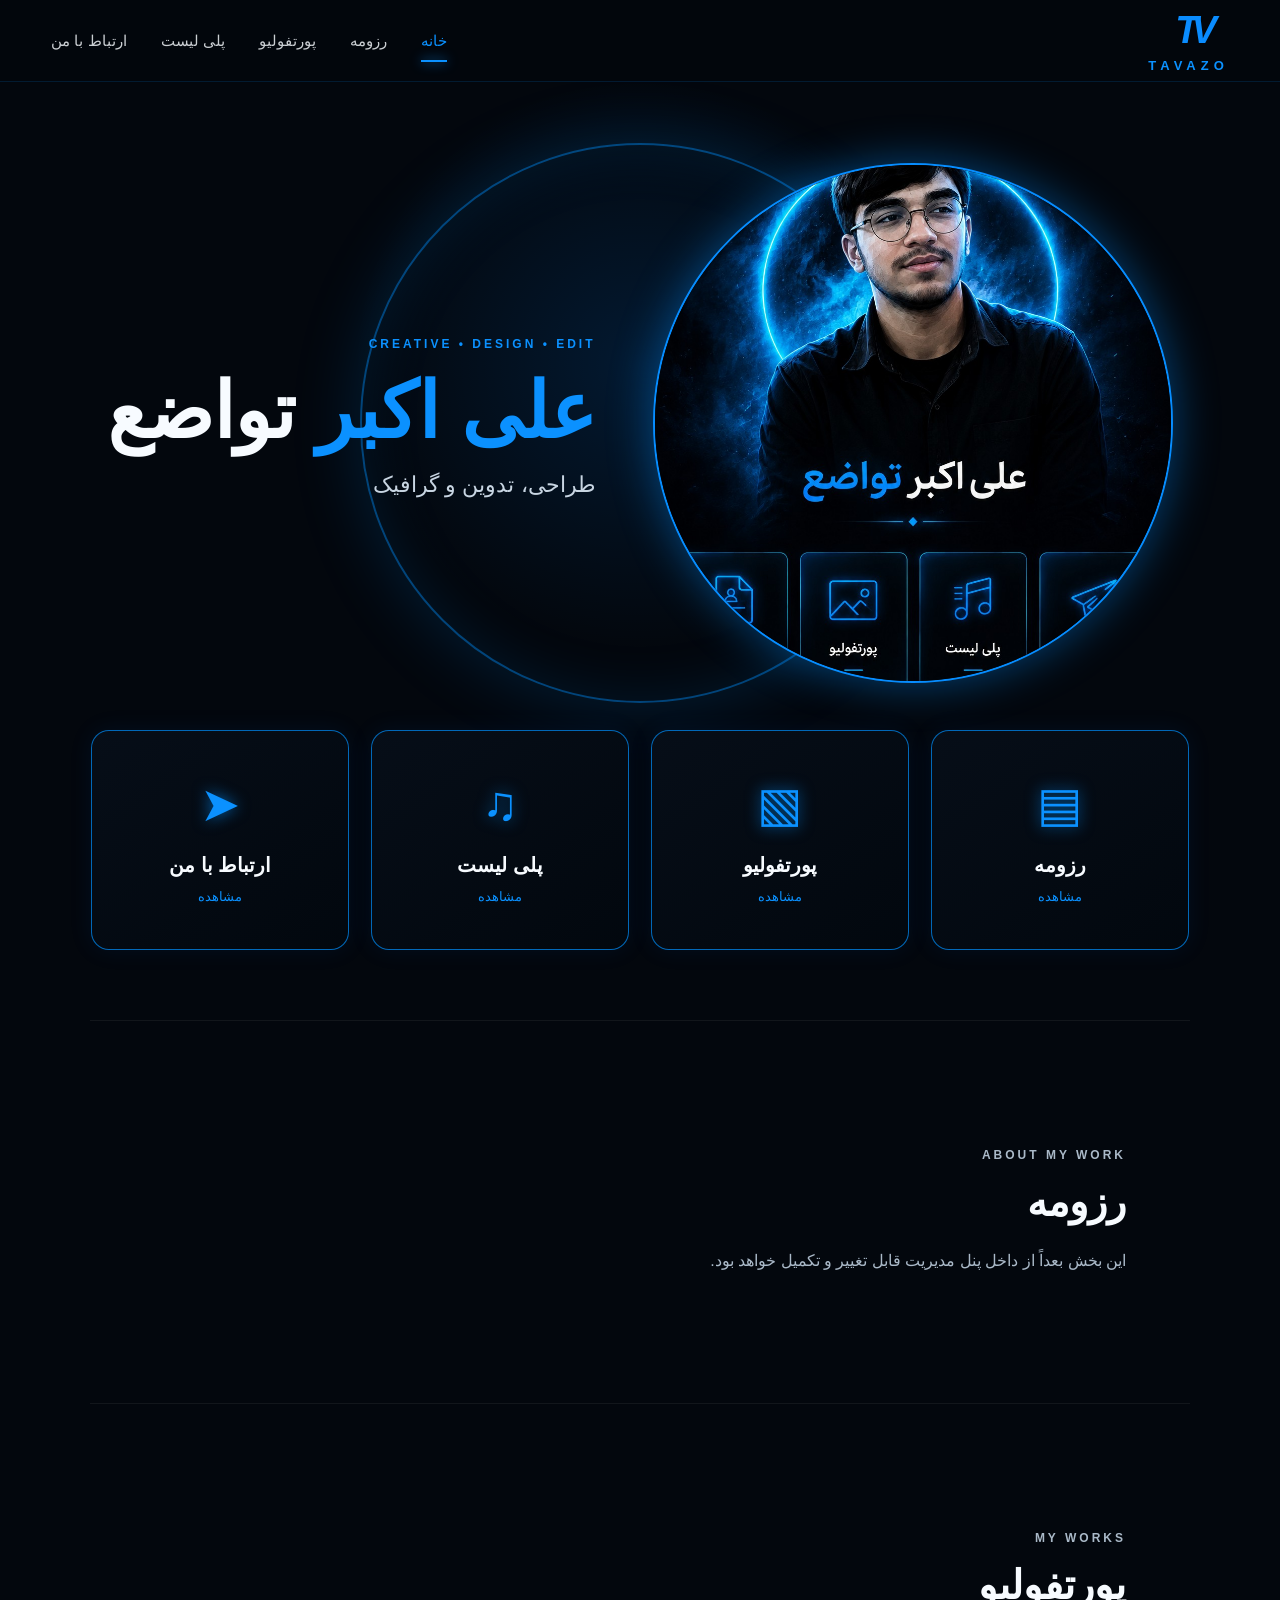
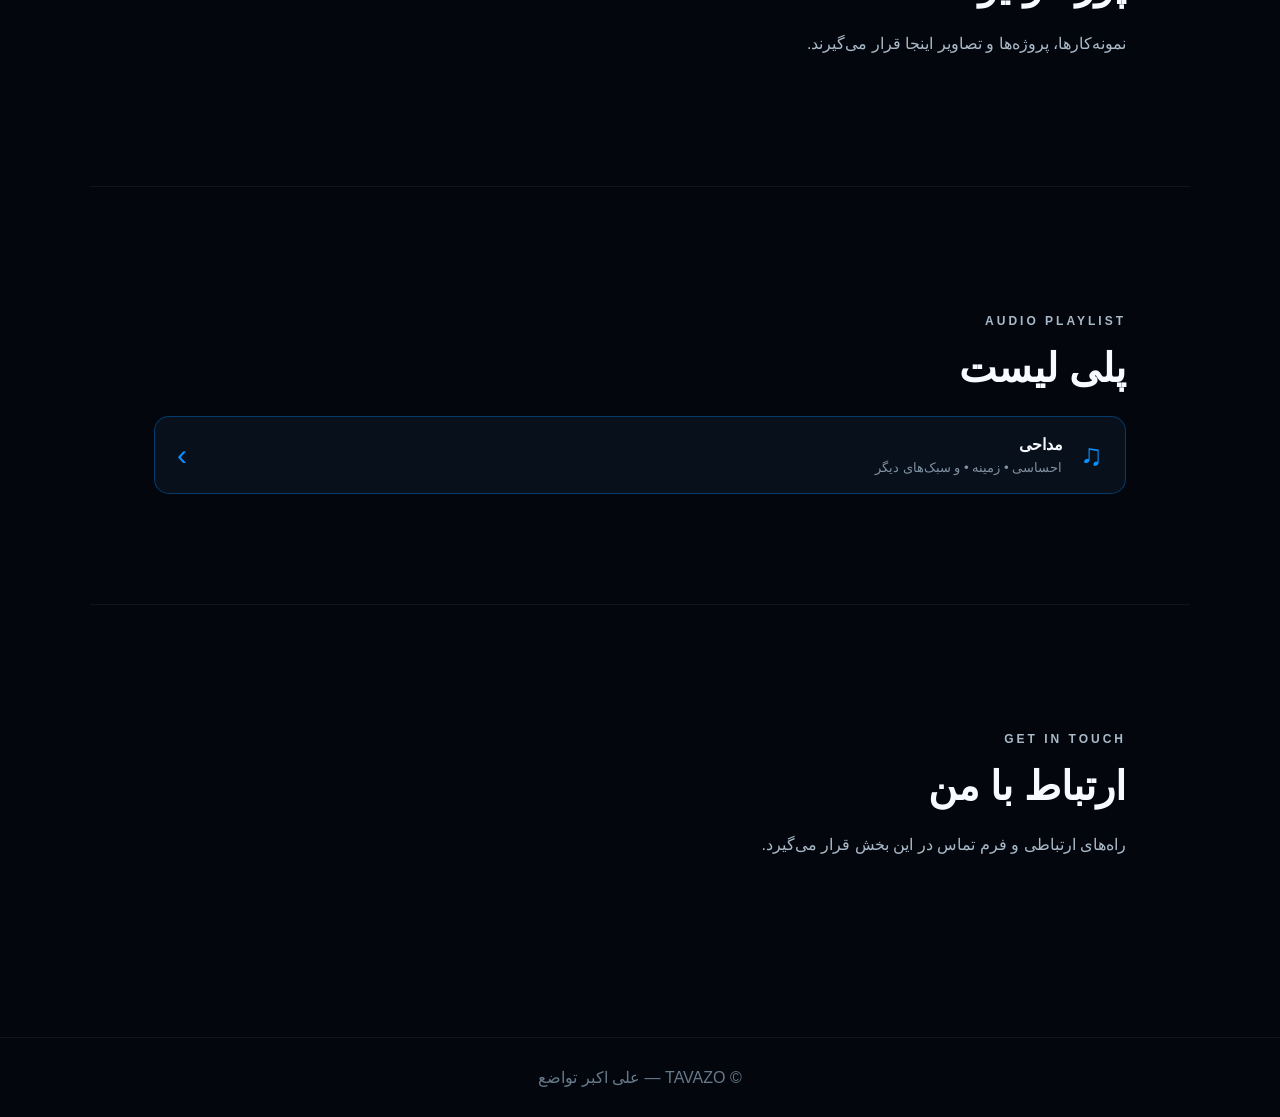
==== index.html @ 516b463b "Add files via upload" ====
<!doctype html>
<html lang="fa" dir="rtl">
<head>
  <meta charset="utf-8">
  <meta name="viewport" content="width=device-width, initial-scale=1">
  <title>علی اکبر تواضع | TAVAZO</title>
  <link rel="stylesheet" href="style.css">
</head>
<body>
  <header class="topbar">
    <a class="brand" href="#home" aria-label="TAVAZO">
      <span class="tv">TV</span>
      <span class="brand-name">TAVAZO</span>
    </a>
    <nav class="nav">
      <a class="active" href="#home">خانه</a>
      <a href="#resume">رزومه</a>
      <a href="#portfolio">پورتفولیو</a>
      <a href="#playlist">پلی لیست</a>
      <a href="#contact">ارتباط با من</a>
    </nav>
    <button class="menu" id="menuBtn" aria-label="منو">☰</button>
  </header>

  <main id="home">
    <section class="hero">
      <div class="hero-glow"></div>
      <div class="portrait-wrap">
        <img class="portrait" src="[data-uri]" alt="علی اکبر تواضع">
      </div>
      <div class="hero-text">
        <p class="eyebrow">CREATIVE • DESIGN • EDIT</p>
        <h1><span>علی اکبر</span> تواضع</h1>
        <p class="subtitle">طراحی، تدوین و گرافیک</p>
      </div>
    </section>

    <section class="cards" aria-label="بخش‌های سایت">
      <a class="card" href="#resume"><div class="icon">▤</div><h2>رزومه</h2><span>مشاهده</span></a>
      <a class="card" href="#portfolio"><div class="icon">▧</div><h2>پورتفولیو</h2><span>مشاهده</span></a>
      <a class="card" href="#playlist"><div class="icon">♫</div><h2>پلی لیست</h2><span>مشاهده</span></a>
      <a class="card" href="#contact"><div class="icon">➤</div><h2>ارتباط با من</h2><span>مشاهده</span></a>
    </section>

    <section id="resume" class="section">
      <div><p class="label">ABOUT MY WORK</p><h2>رزومه</h2><p>این بخش بعداً از داخل پنل مدیریت قابل تغییر و تکمیل خواهد بود.</p></div>
    </section>

    <section id="portfolio" class="section">
      <div><p class="label">MY WORKS</p><h2>پورتفولیو</h2><p>نمونه‌کارها، پروژه‌ها و تصاویر اینجا قرار می‌گیرند.</p></div>
    </section>

    <section id="playlist" class="section">
      <div>
        <p class="label">AUDIO PLAYLIST</p><h2>پلی لیست</h2>
        <div class="playlist-grid">
          <div class="playlist-item"><span>♫</span><div><b>مداحی</b><small>احساسی • زمینه • و سبک‌های دیگر</small></div><span>›</span></div>
        </div>
      </div>
    </section>

    <section id="contact" class="section contact">
      <div><p class="label">GET IN TOUCH</p><h2>ارتباط با من</h2><p>راه‌های ارتباطی و فرم تماس در این بخش قرار می‌گیرد.</p></div>
    </section>
  </main>

  <footer>© TAVAZO — علی اکبر تواضع</footer>
  <script src="script.js"></script>
</body>
</html>
---- style.css ----
*{box-sizing:border-box}html{scroll-behavior:smooth}body{margin:0;background:#03070d;color:#f7fbff;font-family:Tahoma,Arial,sans-serif}a{text-decoration:none;color:inherit}.topbar{height:82px;display:flex;align-items:center;justify-content:space-between;padding:0 4%;position:fixed;top:0;left:0;right:0;z-index:10;background:rgba(3,7,13,.78);backdrop-filter:blur(14px);border-bottom:1px solid rgba(0,145,255,.15)}.brand{display:flex;flex-direction:column;align-items:center;line-height:1}.tv{font:900 38px Arial;color:#0a8cff;font-style:italic;letter-spacing:-7px;margin-left:8px}.brand-name{font:700 13px Arial;letter-spacing:5px;color:#0b91ff;margin-top:6px}.nav{display:flex;gap:34px;align-items:center;font-size:15px}.nav a{opacity:.82;position:relative;padding:30px 0}.nav a:hover,.nav .active{color:#0b91ff;opacity:1}.nav .active:after{content:"";position:absolute;bottom:18px;right:0;left:0;height:2px;background:#0b91ff;box-shadow:0 0 12px #0b91ff}.menu{display:none;background:none;border:0;color:#0b91ff;font-size:28px}.hero{min-height:760px;padding:125px 5% 40px;display:flex;align-items:center;justify-content:center;gap:5%;position:relative;overflow:hidden;background:radial-gradient(circle at 50% 48%,rgba(0,130,255,.15),transparent 38%)}.hero-glow{position:absolute;width:560px;height:560px;border:2px solid rgba(0,145,255,.45);border-radius:50%;filter:blur(.2px);box-shadow:0 0 70px rgba(0,145,255,.18),inset 0 0 60px rgba(0,145,255,.12)}.portrait-wrap{width:min(45vw,520px);height:min(45vw,520px);min-width:320px;min-height:320px;border-radius:50%;overflow:hidden;position:relative;border:2px solid #078dff;box-shadow:0 0 45px rgba(0,141,255,.45);background:#050a11}.portrait{width:100%;height:100%;object-fit:cover;object-position:center}.hero-text{z-index:2;max-width:540px}.eyebrow,.label{color:#0b91ff;letter-spacing:3px;font:700 12px Arial}.hero h1{font-size:clamp(42px,6vw,78px);margin:18px 0 8px;line-height:1.1}.hero h1 span{color:#0b91ff}.subtitle{font-size:22px;color:#c8d5e2;margin-top:18px}.cards{max-width:1200px;margin:-30px auto 0;padding:0 4% 70px;display:grid;grid-template-columns:repeat(4,1fr);gap:22px;position:relative;z-index:3}.card{min-height:220px;padding:30px 24px;border:1px solid rgba(0,145,255,.7);border-radius:18px;background:linear-gradient(145deg,rgba(7,15,25,.92),rgba(2,8,14,.92));box-shadow:0 0 25px rgba(0,100,220,.09);transition:.25s;display:flex;flex-direction:column;align-items:center;justify-content:center;text-align:center}.card:hover{transform:translateY(-7px);box-shadow:0 0 35px rgba(0,145,255,.25)}.icon{font-size:48px;color:#0b91ff;text-shadow:0 0 15px rgba(0,145,255,.65);height:65px}.card h2{margin:12px 0;font-size:20px}.card span{color:#0b91ff;font-size:13px}.section{max-width:1100px;margin:0 auto;padding:110px 5%;min-height:360px;border-top:1px solid rgba(255,255,255,.06)}.section h2{font-size:40px;margin:10px 0 20px}.section p{color:#aab9c8;line-height:2}.playlist-grid{margin-top:25px}.playlist-item{display:flex;align-items:center;gap:18px;border:1px solid rgba(0,145,255,.35);border-radius:15px;padding:18px 22px;background:#07101b}.playlist-item>span:first-child{font-size:30px;color:#0b91ff}.playlist-item small{display:block;color:#7f91a2;margin-top:6px}.playlist-item>span:last-child{margin-right:auto;color:#0b91ff;font-size:30px}.contact{padding-bottom:160px}footer{text-align:center;padding:30px;color:#68798a;border-top:1px solid rgba(255,255,255,.06)}@media(max-width:850px){.nav{display:none}.menu{display:block}.hero{flex-direction:column;padding-top:125px;min-height:700px;text-align:center}.portrait-wrap{width:72vw;height:72vw;min-width:280px;min-height:280px}.hero-glow{width:78vw;height:78vw}.cards{grid-template-columns:repeat(2,1fr)}.hero h1{font-size:46px}.subtitle{font-size:18px}}@media(max-width:520px){.cards{grid-template-columns:1fr}.topbar{padding:0 20px}.section h2{font-size:32px}}
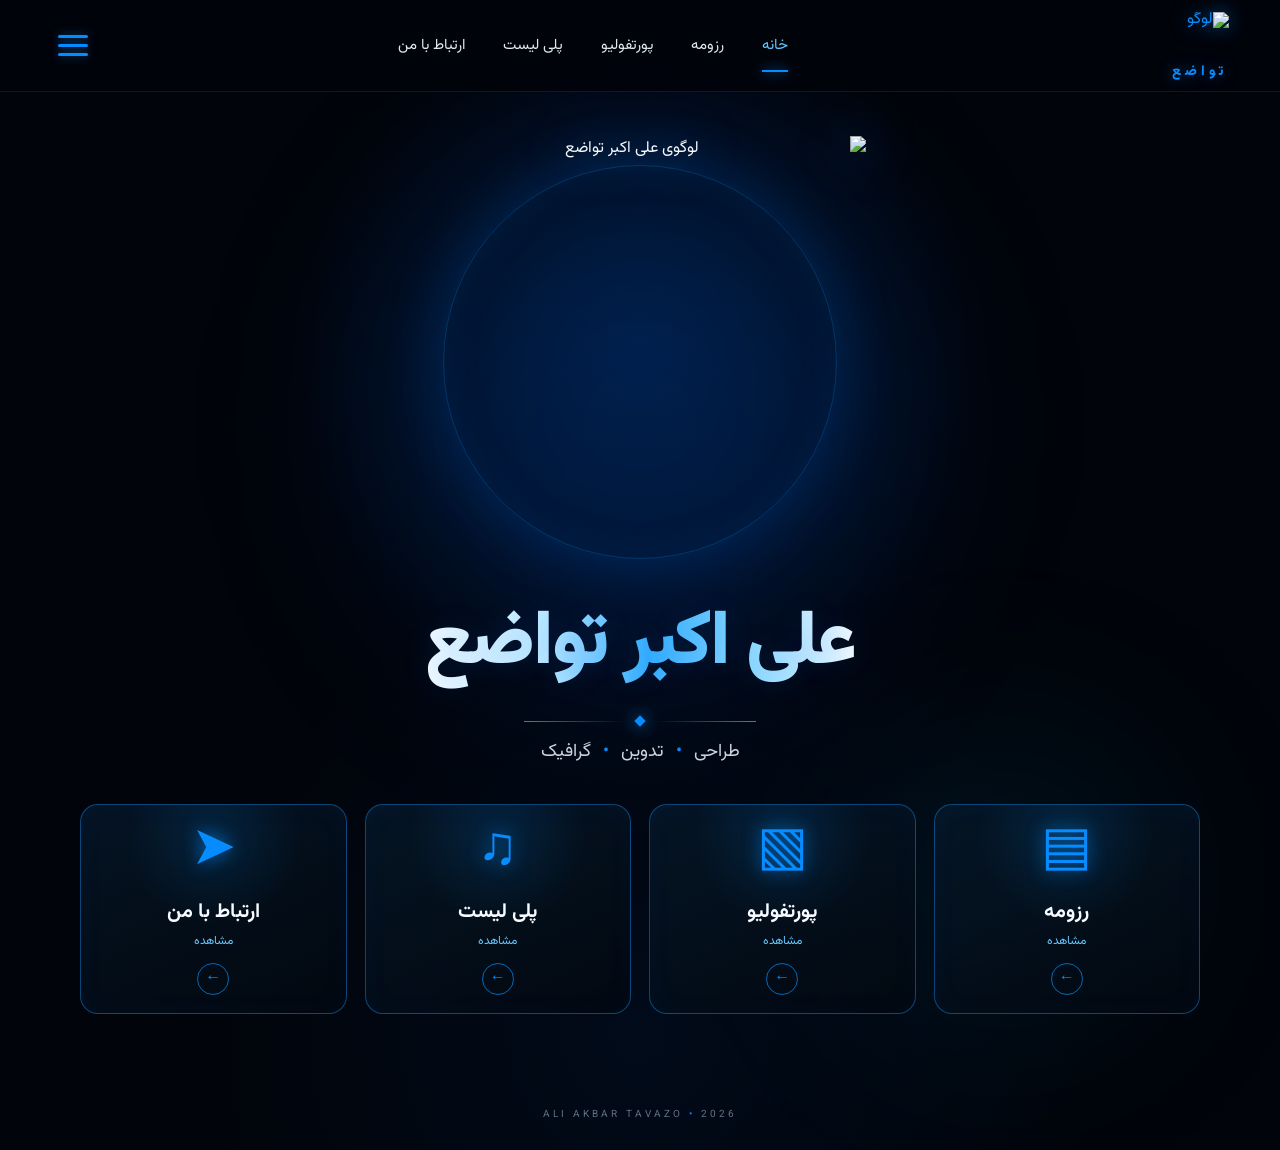
==== commit 7437abb1: "Add files via upload" ====
--- a/index.html
+++ b/index.html
@@ -1,70 +1,46 @@
 <!doctype html>
 <html lang="fa" dir="rtl">
 <head>
-  <meta charset="utf-8">
-  <meta name="viewport" content="width=device-width, initial-scale=1">
-  <title>علی اکبر تواضع | TAVAZO</title>
-  <link rel="stylesheet" href="style.css">
+<meta charset="utf-8"><meta name="viewport" content="width=device-width,initial-scale=1">
+<title>علی اکبر تواضع | TAVAZO</title>
+<meta name="description" content="سایت شخصی علی اکبر تواضع؛ طراحی، تدوین و گرافیک">
+<link rel="preconnect" href="https://fonts.googleapis.com"><link rel="preconnect" href="https://fonts.gstatic.com" crossorigin>
+<link href="https://fonts.googleapis.com/css2?family=Vazirmatn:wght@400;500;600;700;800;900&display=swap" rel="stylesheet">
+<link rel="stylesheet" href="style.css">
 </head>
 <body>
-  <header class="topbar">
-    <a class="brand" href="#home" aria-label="TAVAZO">
-      <span class="tv">TV</span>
-      <span class="brand-name">TAVAZO</span>
-    </a>
-    <nav class="nav">
-      <a class="active" href="#home">خانه</a>
-      <a href="#resume">رزومه</a>
-      <a href="#portfolio">پورتفولیو</a>
-      <a href="#playlist">پلی لیست</a>
-      <a href="#contact">ارتباط با من</a>
-    </nav>
-    <button class="menu" id="menuBtn" aria-label="منو">☰</button>
-  </header>
-
-  <main id="home">
-    <section class="hero">
-      <div class="hero-glow"></div>
-      <div class="portrait-wrap">
-        <img class="portrait" src="[data-uri]